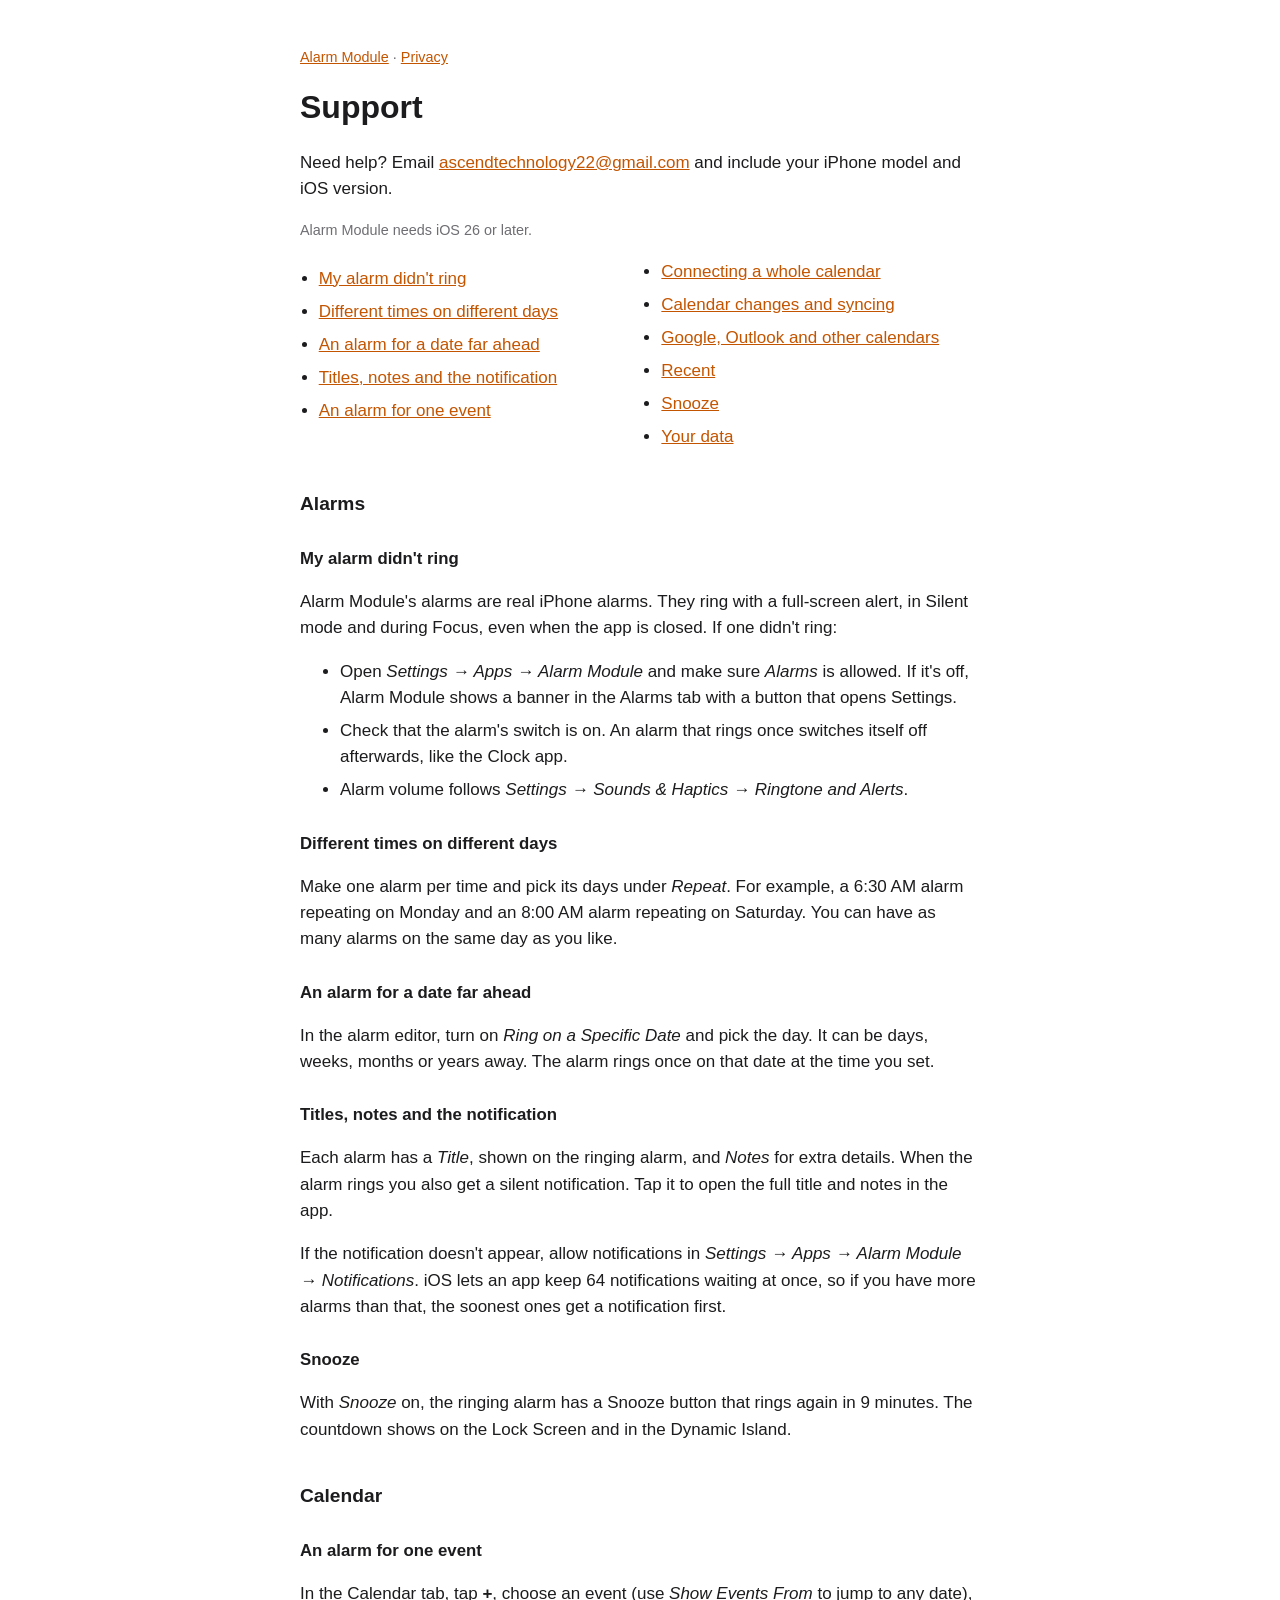
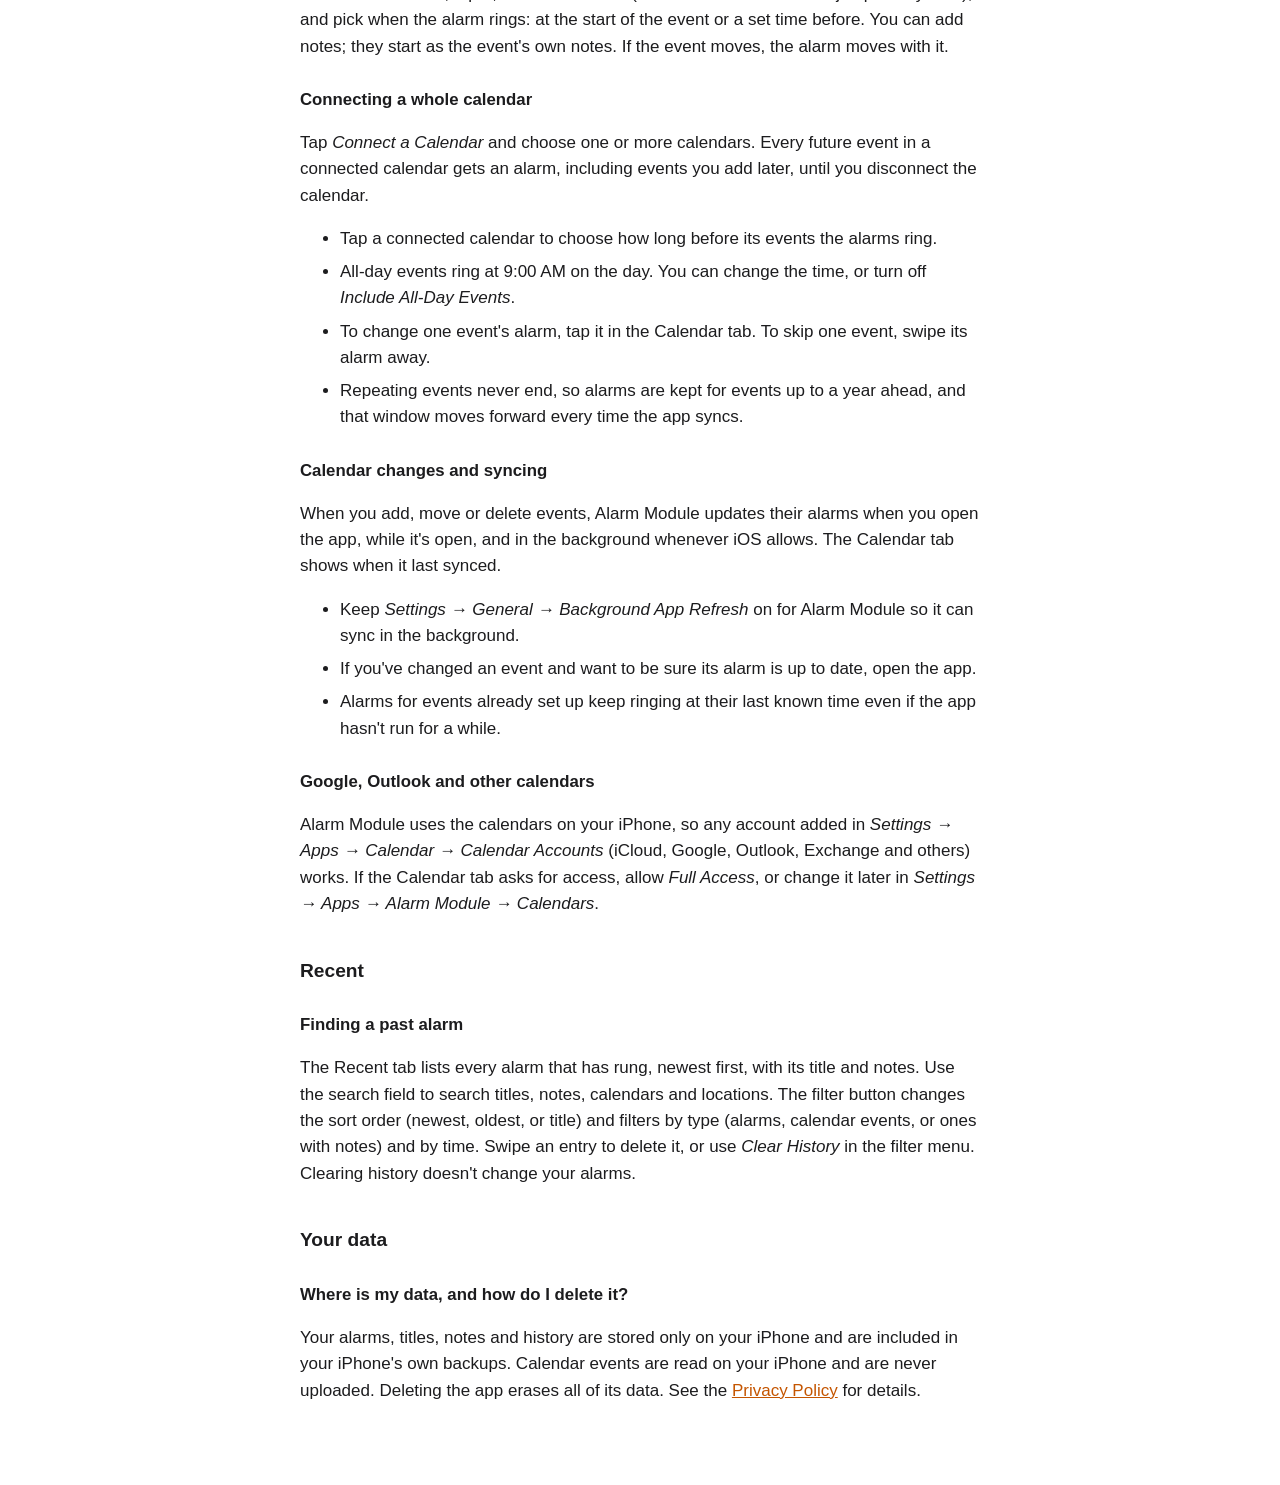
==== support.html @ c6e64a8e "Add Alarm Module home, support and privacy pages" ====
<!doctype html>
<html lang="en">
<head>
<meta charset="utf-8">
<meta name="viewport" content="width=device-width, initial-scale=1">
<title>Alarm Module Support</title>
<link rel="stylesheet" href="style.css">
<link rel="icon" href="icon.png">
</head>
<body>
<main>
<p class="nav"><a href="index.html">Alarm Module</a> · <a href="privacy.html">Privacy</a></p>
<h1>Support</h1>
<p>Need help? Email <a href="mailto:ascendtechnology22@gmail.com">ascendtechnology22@gmail.com</a> and include your iPhone model and iOS version.</p>
<p class="muted">Alarm Module needs iOS 26 or later.</p>

<ul class="toc">
  <li><a href="#rings">My alarm didn't ring</a></li>
  <li><a href="#days">Different times on different days</a></li>
  <li><a href="#date">An alarm for a date far ahead</a></li>
  <li><a href="#notes">Titles, notes and the notification</a></li>
  <li><a href="#event">An alarm for one event</a></li>
  <li><a href="#calendar">Connecting a whole calendar</a></li>
  <li><a href="#sync">Calendar changes and syncing</a></li>
  <li><a href="#other-calendars">Google, Outlook and other calendars</a></li>
  <li><a href="#recent">Recent</a></li>
  <li><a href="#snooze">Snooze</a></li>
  <li><a href="#data">Your data</a></li>
</ul>

<h2>Alarms</h2>

<h3 id="rings">My alarm didn't ring</h3>
<p>Alarm Module's alarms are real iPhone alarms. They ring with a full-screen alert, in Silent mode and during
Focus, even when the app is closed. If one didn't ring:</p>
<ul>
  <li>Open <em>Settings → Apps → Alarm Module</em> and make sure <em>Alarms</em> is allowed. If it's off,
    Alarm Module shows a banner in the Alarms tab with a button that opens Settings.</li>
  <li>Check that the alarm's switch is on. An alarm that rings once switches itself off afterwards, like the Clock app.</li>
  <li>Alarm volume follows <em>Settings → Sounds &amp; Haptics → Ringtone and Alerts</em>.</li>
</ul>

<h3 id="days">Different times on different days</h3>
<p>Make one alarm per time and pick its days under <em>Repeat</em>. For example, a 6:30 AM alarm repeating on
Monday and an 8:00 AM alarm repeating on Saturday. You can have as many alarms on the same day as you like.</p>

<h3 id="date">An alarm for a date far ahead</h3>
<p>In the alarm editor, turn on <em>Ring on a Specific Date</em> and pick the day. It can be days, weeks, months
or years away. The alarm rings once on that date at the time you set.</p>

<h3 id="notes">Titles, notes and the notification</h3>
<p>Each alarm has a <em>Title</em>, shown on the ringing alarm, and <em>Notes</em> for extra details. When the
alarm rings you also get a silent notification. Tap it to open the full title and notes in the app.</p>
<p>If the notification doesn't appear, allow notifications in <em>Settings → Apps → Alarm Module → Notifications</em>.
iOS lets an app keep 64 notifications waiting at once, so if you have more alarms than that, the soonest ones get a
notification first.</p>

<h3 id="snooze">Snooze</h3>
<p>With <em>Snooze</em> on, the ringing alarm has a Snooze button that rings again in 9 minutes. The countdown shows
on the Lock Screen and in the Dynamic Island.</p>

<h2>Calendar</h2>

<h3 id="event">An alarm for one event</h3>
<p>In the Calendar tab, tap <strong>+</strong>, choose an event (use <em>Show Events From</em> to jump to any date),
and pick when the alarm rings: at the start of the event or a set time before. You can add notes; they start as
the event's own notes. If the event moves, the alarm moves with it.</p>

<h3 id="calendar">Connecting a whole calendar</h3>
<p>Tap <em>Connect a Calendar</em> and choose one or more calendars. Every future event in a connected calendar gets
an alarm, including events you add later, until you disconnect the calendar.</p>
<ul>
  <li>Tap a connected calendar to choose how long before its events the alarms ring.</li>
  <li>All-day events ring at 9:00 AM on the day. You can change the time, or turn off <em>Include All-Day Events</em>.</li>
  <li>To change one event's alarm, tap it in the Calendar tab. To skip one event, swipe its alarm away.</li>
  <li>Repeating events never end, so alarms are kept for events up to a year ahead, and that window moves forward every time the app syncs.</li>
</ul>

<h3 id="sync">Calendar changes and syncing</h3>
<p>When you add, move or delete events, Alarm Module updates their alarms when you open the app, while it's open,
and in the background whenever iOS allows. The Calendar tab shows when it last synced.</p>
<ul>
  <li>Keep <em>Settings → General → Background App Refresh</em> on for Alarm Module so it can sync in the background.</li>
  <li>If you've changed an event and want to be sure its alarm is up to date, open the app.</li>
  <li>Alarms for events already set up keep ringing at their last known time even if the app hasn't run for a while.</li>
</ul>

<h3 id="other-calendars">Google, Outlook and other calendars</h3>
<p>Alarm Module uses the calendars on your iPhone, so any account added in <em>Settings → Apps → Calendar → Calendar
Accounts</em> (iCloud, Google, Outlook, Exchange and others) works. If the Calendar tab asks for access, allow
<em>Full Access</em>, or change it later in <em>Settings → Apps → Alarm Module → Calendars</em>.</p>

<h2>Recent</h2>
<h3 id="recent">Finding a past alarm</h3>
<p>The Recent tab lists every alarm that has rung, newest first, with its title and notes. Use the search field to
search titles, notes, calendars and locations. The filter button changes the sort order (newest, oldest, or title)
and filters by type (alarms, calendar events, or ones with notes) and by time. Swipe an entry to delete it, or use
<em>Clear History</em> in the filter menu. Clearing history doesn't change your alarms.</p>

<h2>Your data</h2>
<h3 id="data">Where is my data, and how do I delete it?</h3>
<p>Your alarms, titles, notes and history are stored only on your iPhone and are included in your iPhone's own
backups. Calendar events are read on your iPhone and are never uploaded. Deleting the app erases all of its data.
See the <a href="privacy.html">Privacy Policy</a> for details.</p>
</main>
</body>
</html>
---- style.css ----
:root {
  color-scheme: light dark;
  --text: #1c1c1e;
  --muted: #6e6e73;
  --bg: #ffffff;
  --panel: #f2f2f7;
  --accent: #c45500;
}
@media (prefers-color-scheme: dark) {
  :root {
    --text: #f2f2f7;
    --muted: #a1a1a6;
    --bg: #000000;
    --panel: #1c1c1e;
    --accent: #ff9f0a;
  }
}
body {
  margin: 0;
  background: var(--bg);
  color: var(--text);
  font: 17px/1.55 -apple-system, BlinkMacSystemFont, "Segoe UI", Roboto, sans-serif;
}
main {
  max-width: 680px;
  margin: 0 auto;
  padding: 32px 16px 64px;
}
h1 { font-size: 2rem; margin: 0.2em 0; }
h2 { font-size: 1.2rem; margin-top: 2em; }
h3 { font-size: 1.05rem; margin: 1.6em 0 0.3em; }
a { color: var(--accent); }
.nav, .muted { color: var(--muted); font-size: 0.9rem; }
.lead { font-size: 1.2rem; color: var(--muted); }
.icon { width: 96px; height: 96px; border-radius: 22px; display: block; margin-bottom: 12px; }
.callout {
  background: var(--panel);
  border-radius: 12px;
  padding: 14px 16px;
  margin: 20px 0;
}
.toc { columns: 2; column-gap: 24px; padding-left: 1.1em; }
@media (max-width: 520px) { .toc { columns: 1; } }
li { margin: 0.4em 0; }
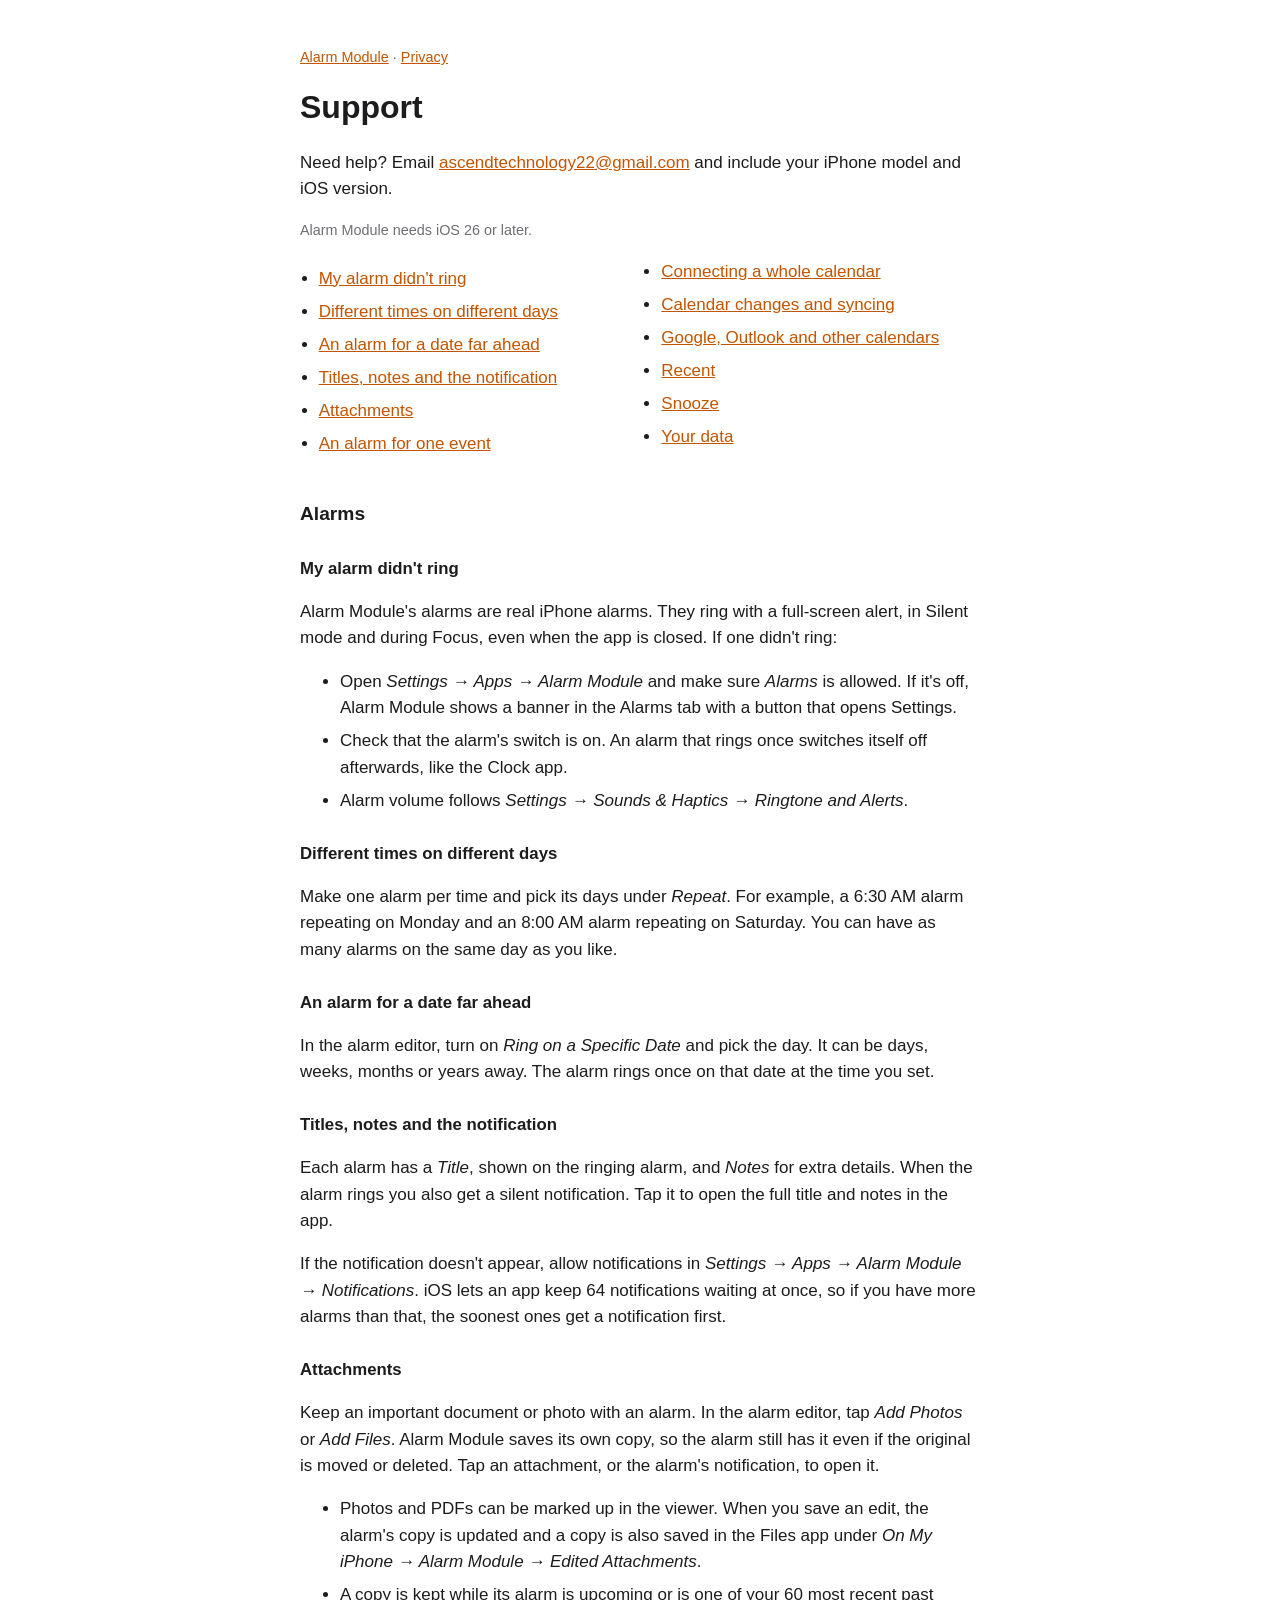
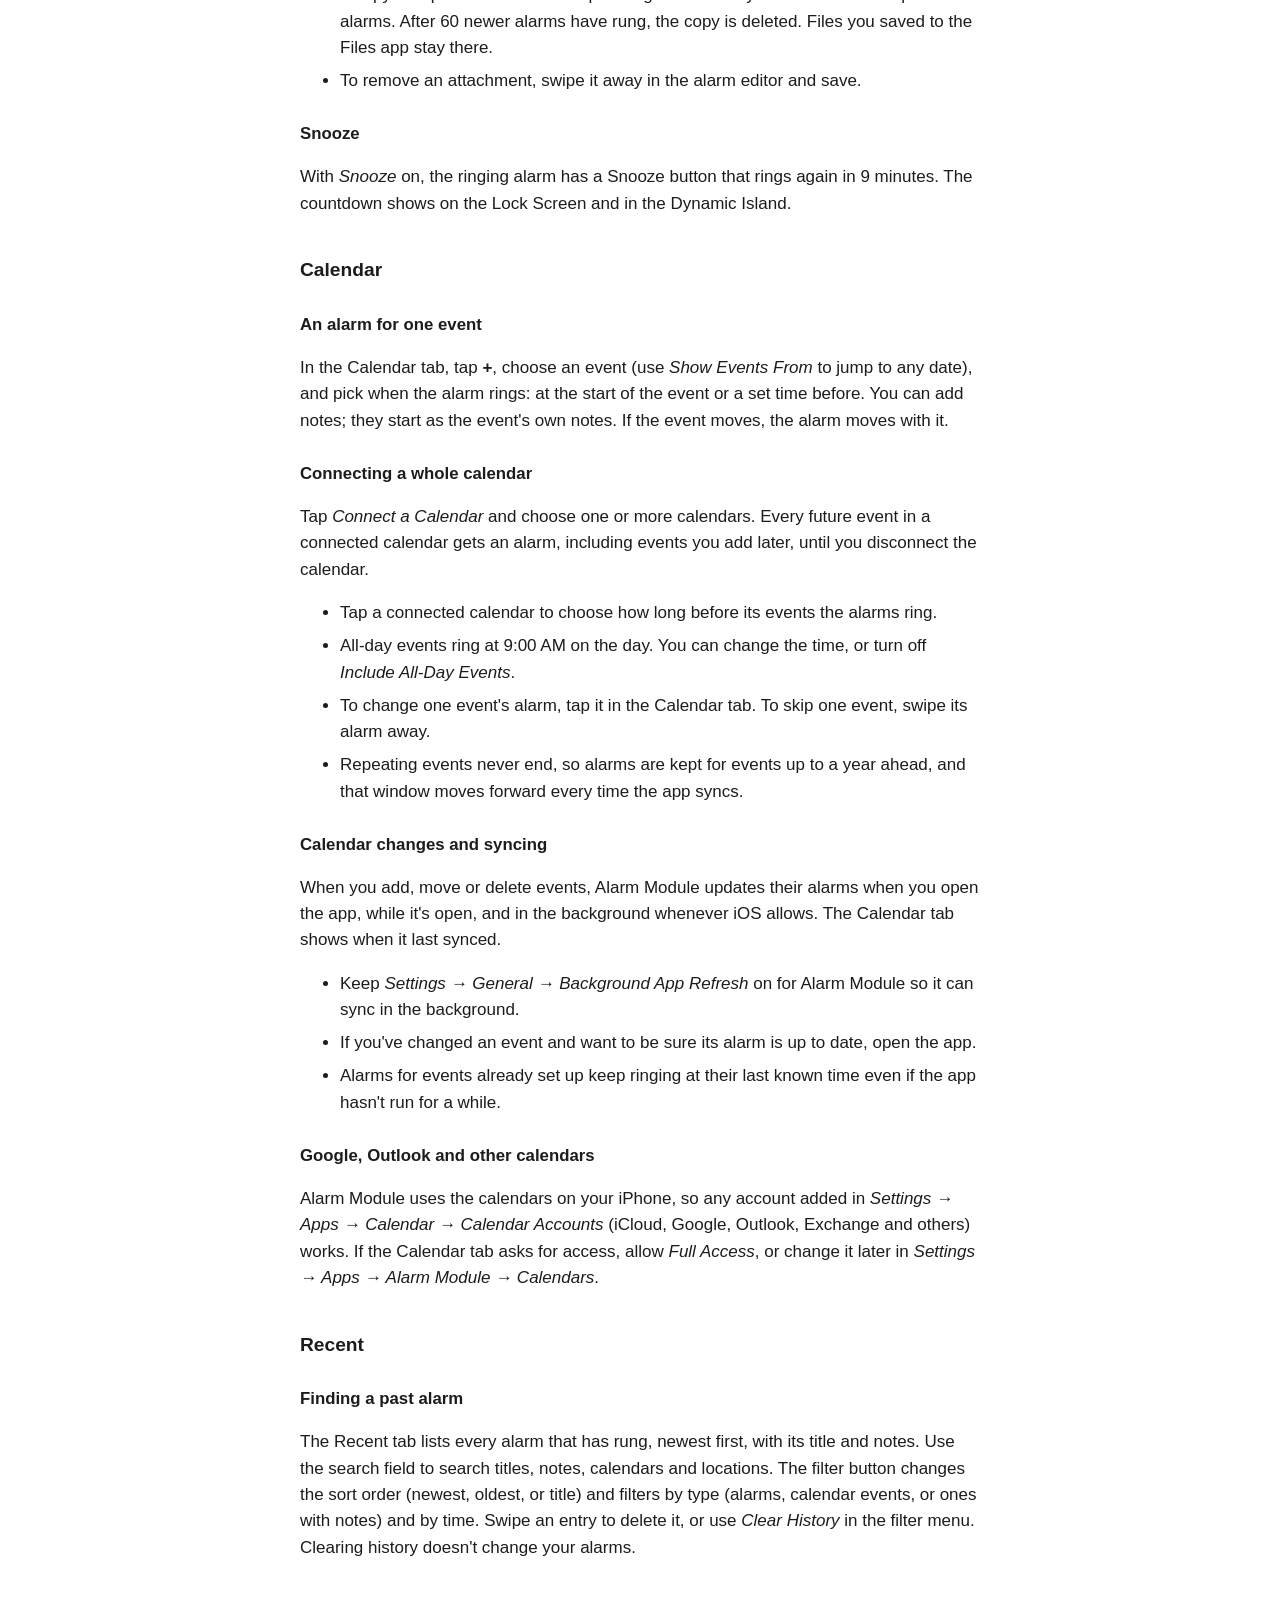
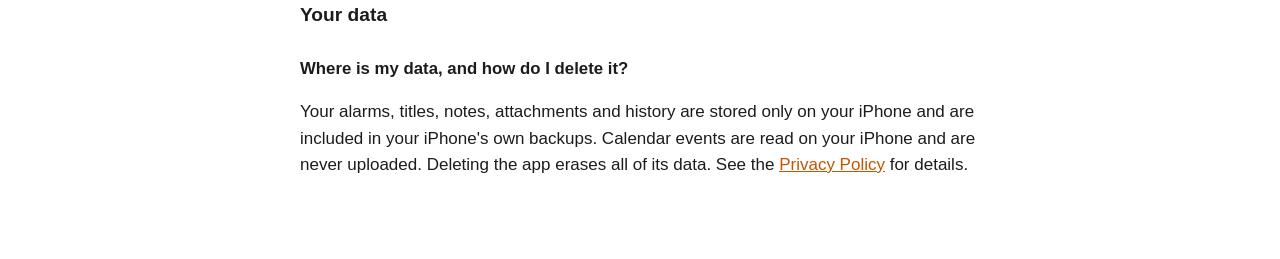
==== commit 514d979a: "Cover attachments in the support and privacy pages" ====
--- a/support.html
+++ b/support.html
@@ -19,6 +19,7 @@
   <li><a href="#days">Different times on different days</a></li>
   <li><a href="#date">An alarm for a date far ahead</a></li>
   <li><a href="#notes">Titles, notes and the notification</a></li>
+  <li><a href="#attachments">Attachments</a></li>
   <li><a href="#event">An alarm for one event</a></li>
   <li><a href="#calendar">Connecting a whole calendar</a></li>
   <li><a href="#sync">Calendar changes and syncing</a></li>
@@ -54,6 +55,18 @@
 <p>If the notification doesn't appear, allow notifications in <em>Settings → Apps → Alarm Module → Notifications</em>.
 iOS lets an app keep 64 notifications waiting at once, so if you have more alarms than that, the soonest ones get a
 notification first.</p>
+
+<h3 id="attachments">Attachments</h3>
+<p>Keep an important document or photo with an alarm. In the alarm editor, tap <em>Add Photos</em> or
+<em>Add Files</em>. Alarm Module saves its own copy, so the alarm still has it even if the original is moved or
+deleted. Tap an attachment, or the alarm's notification, to open it.</p>
+<ul>
+  <li>Photos and PDFs can be marked up in the viewer. When you save an edit, the alarm's copy is updated and a copy
+    is also saved in the Files app under <em>On My iPhone → Alarm Module → Edited Attachments</em>.</li>
+  <li>A copy is kept while its alarm is upcoming or is one of your 60 most recent past alarms. After 60 newer alarms
+    have rung, the copy is deleted. Files you saved to the Files app stay there.</li>
+  <li>To remove an attachment, swipe it away in the alarm editor and save.</li>
+</ul>
 
 <h3 id="snooze">Snooze</h3>
 <p>With <em>Snooze</em> on, the ringing alarm has a Snooze button that rings again in 9 minutes. The countdown shows
@@ -99,7 +112,7 @@
 
 <h2>Your data</h2>
 <h3 id="data">Where is my data, and how do I delete it?</h3>
-<p>Your alarms, titles, notes and history are stored only on your iPhone and are included in your iPhone's own
+<p>Your alarms, titles, notes, attachments and history are stored only on your iPhone and are included in your iPhone's own
 backups. Calendar events are read on your iPhone and are never uploaded. Deleting the app erases all of its data.
 See the <a href="privacy.html">Privacy Policy</a> for details.</p>
 </main>
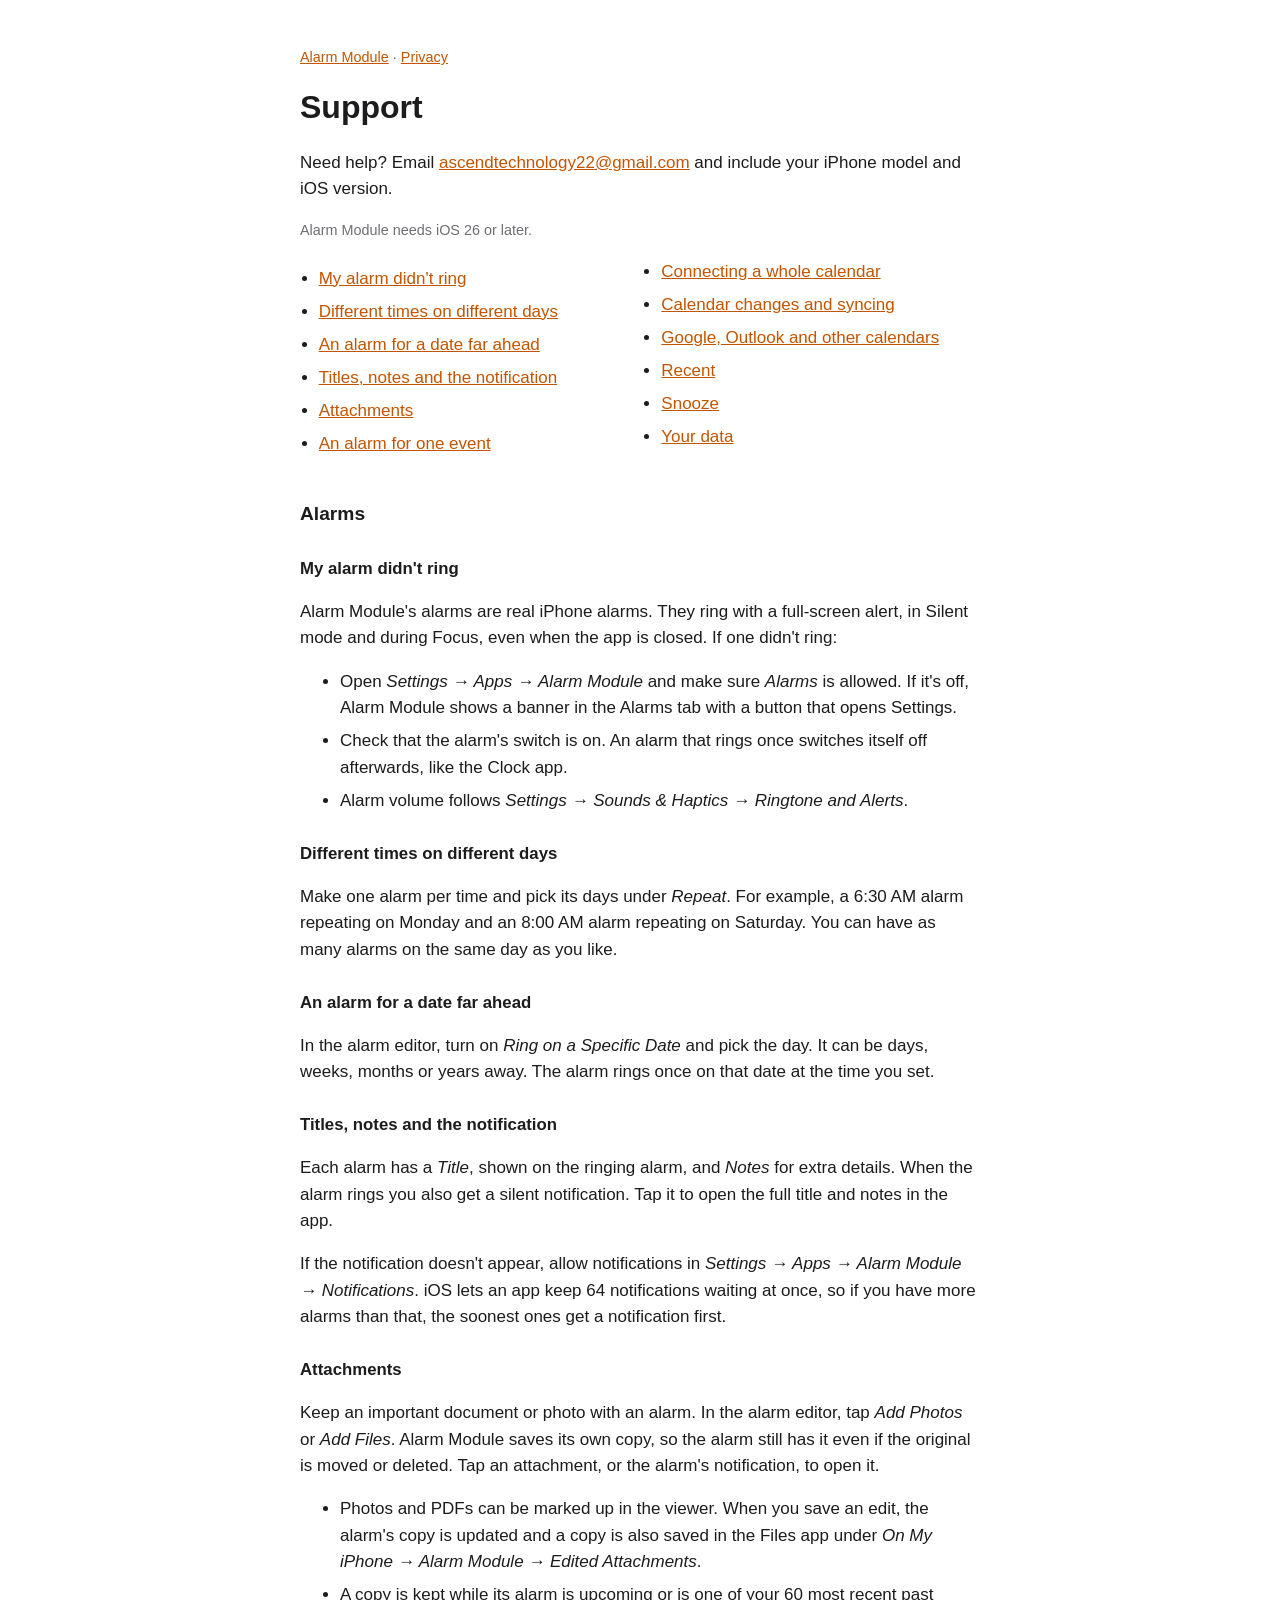
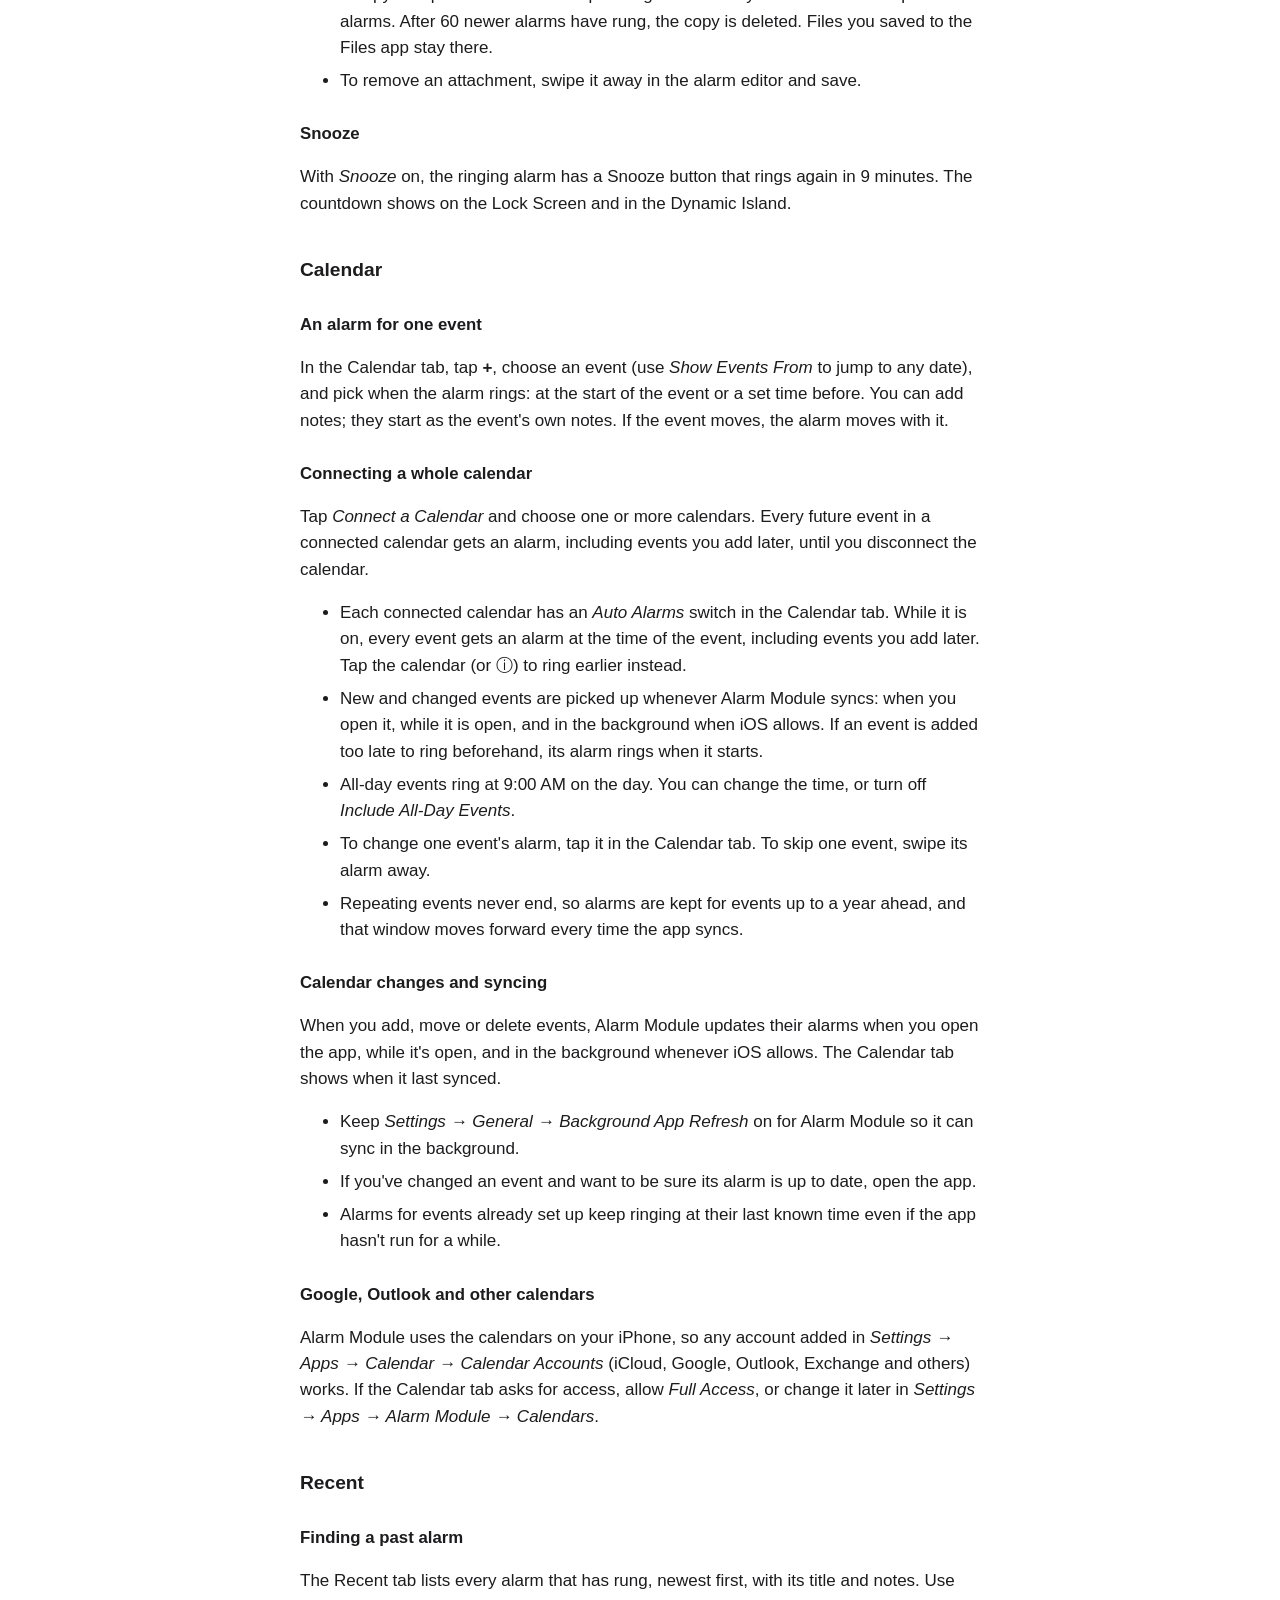
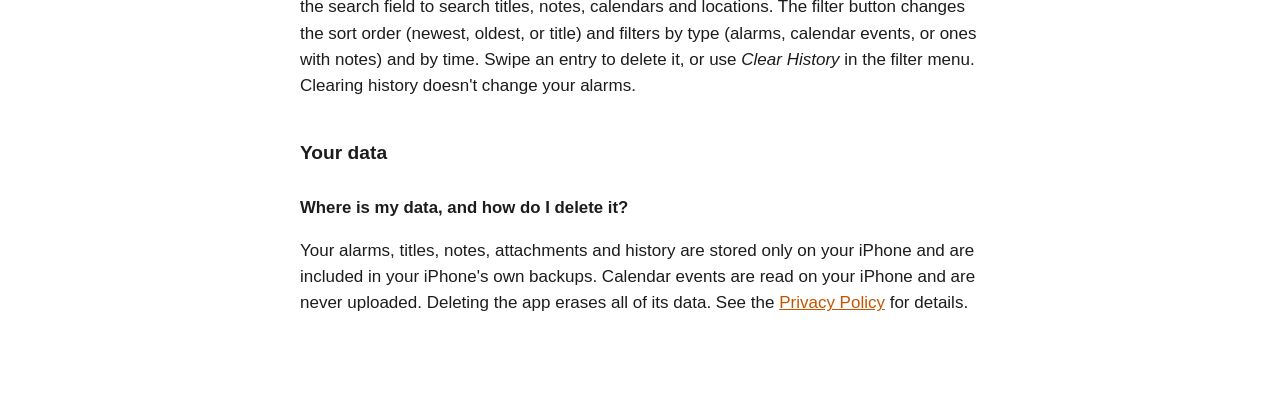
==== commit c2ebca9e: "Describe the Auto Alarms switch" ====
--- a/support.html
+++ b/support.html
@@ -83,7 +83,8 @@
 <p>Tap <em>Connect a Calendar</em> and choose one or more calendars. Every future event in a connected calendar gets
 an alarm, including events you add later, until you disconnect the calendar.</p>
 <ul>
-  <li>Tap a connected calendar to choose how long before its events the alarms ring.</li>
+  <li>Each connected calendar has an <em>Auto Alarms</em> switch in the Calendar tab. While it is on, every event gets an alarm at the time of the event, including events you add later. Tap the calendar (or ⓘ) to ring earlier instead.</li>
+  <li>New and changed events are picked up whenever Alarm Module syncs: when you open it, while it is open, and in the background when iOS allows. If an event is added too late to ring beforehand, its alarm rings when it starts.</li>
   <li>All-day events ring at 9:00 AM on the day. You can change the time, or turn off <em>Include All-Day Events</em>.</li>
   <li>To change one event's alarm, tap it in the Calendar tab. To skip one event, swipe its alarm away.</li>
   <li>Repeating events never end, so alarms are kept for events up to a year ahead, and that window moves forward every time the app syncs.</li>
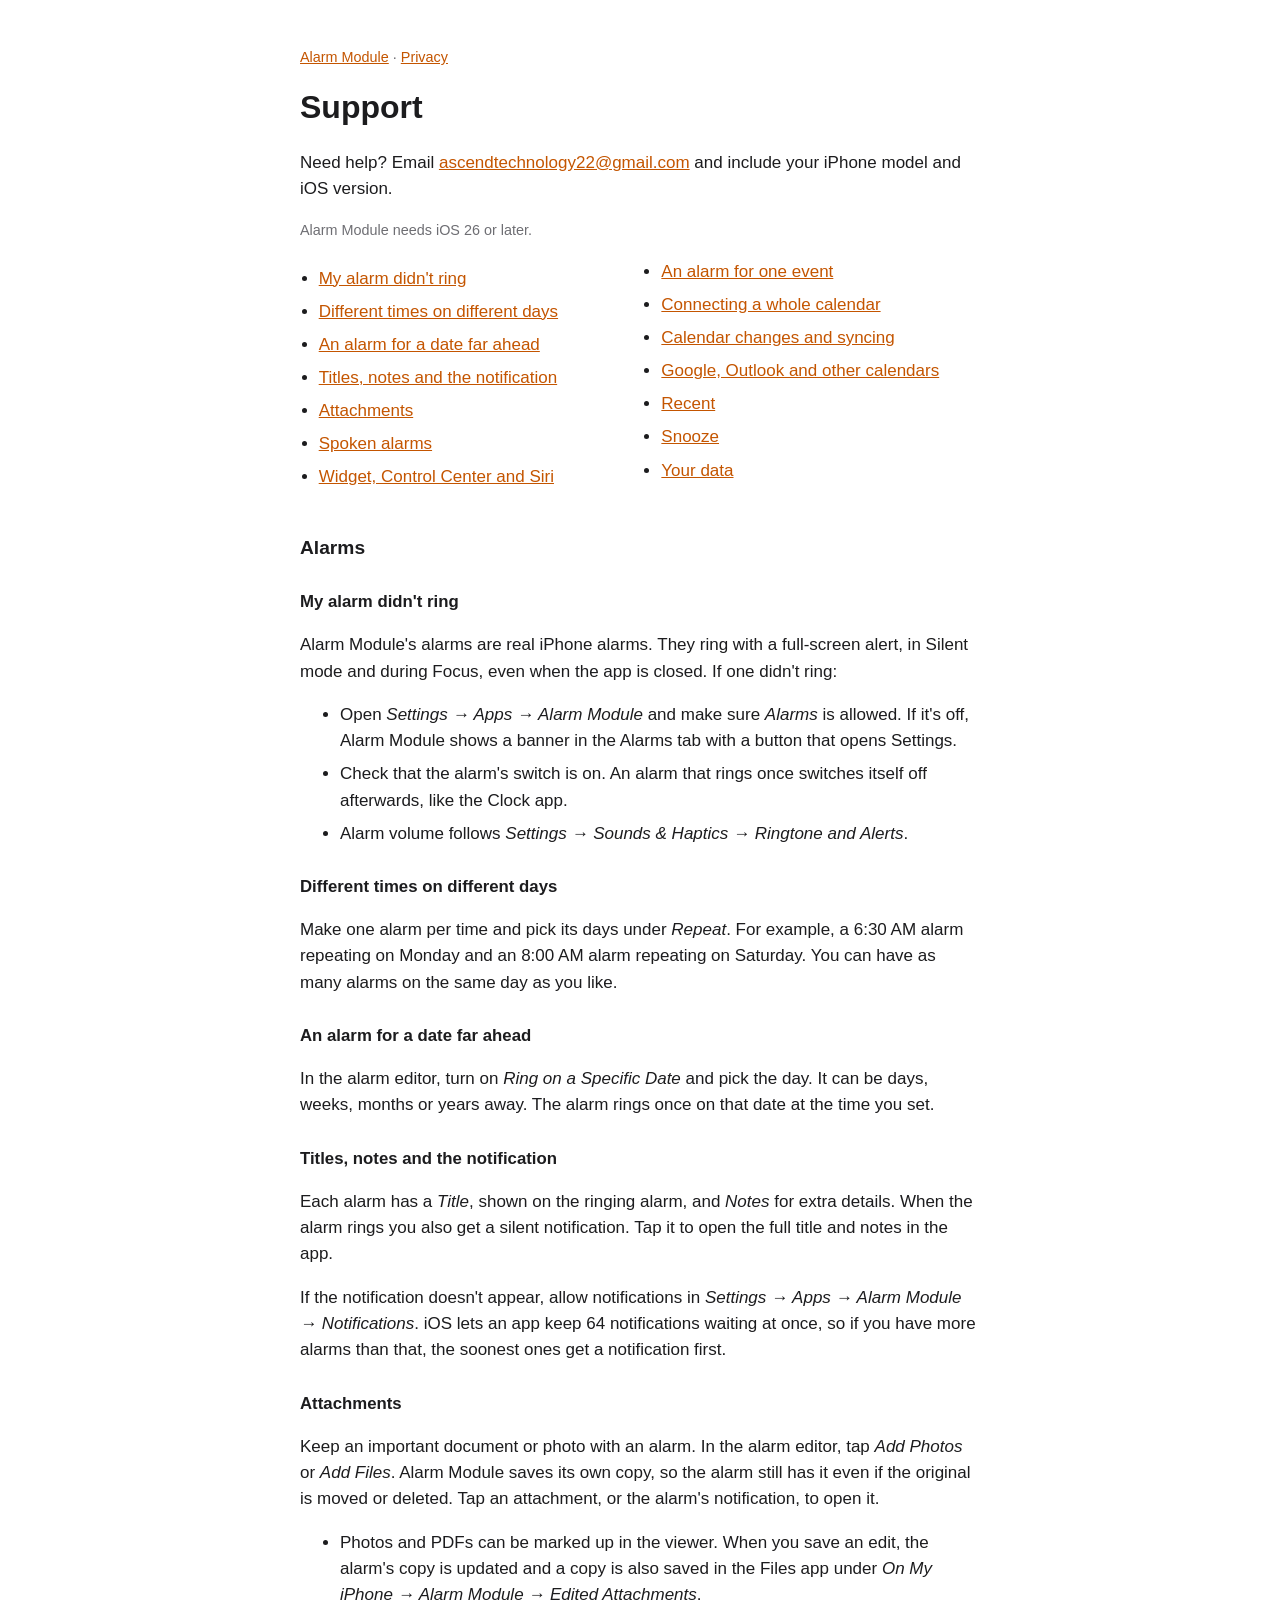
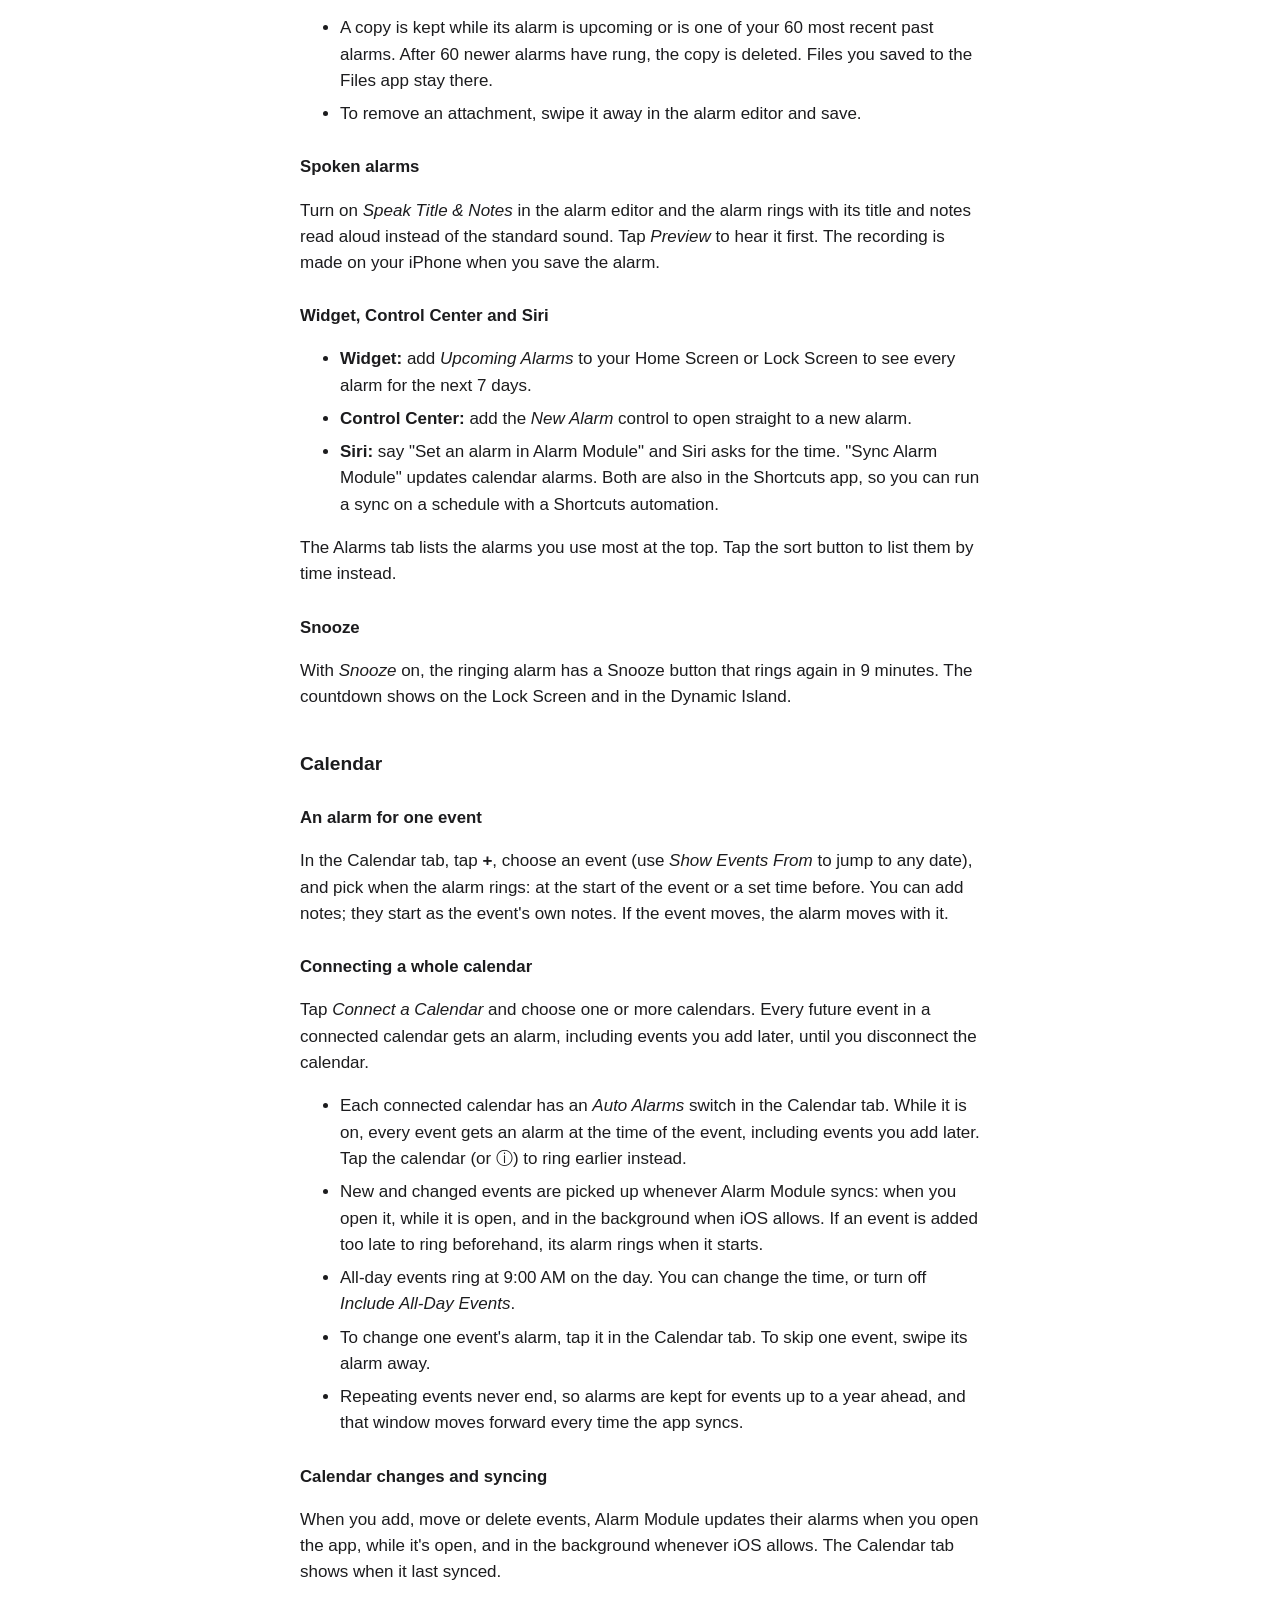
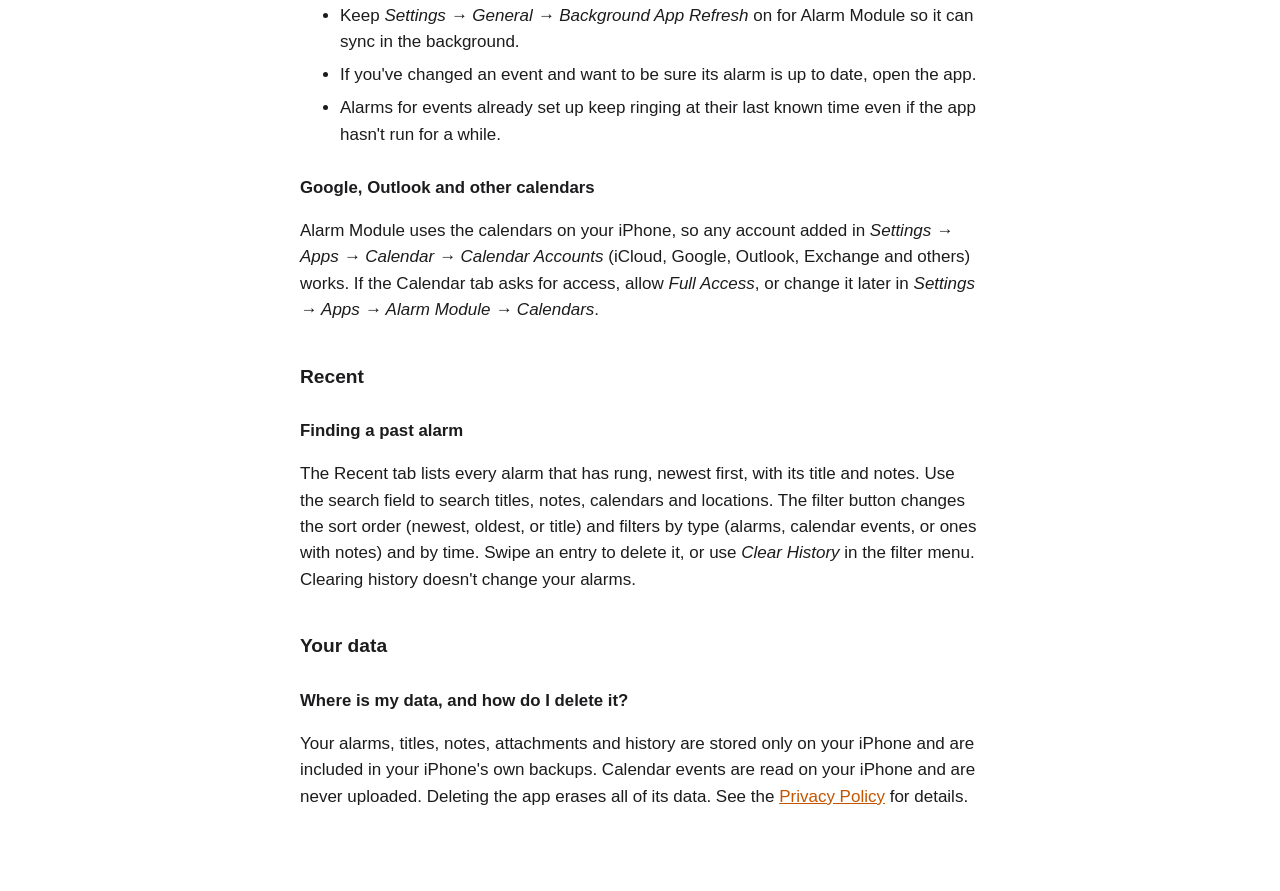
==== commit cb0d3d8b: "Cover spoken alarms, the widget, Control Center and Siri" ====
--- a/support.html
+++ b/support.html
@@ -20,6 +20,8 @@
   <li><a href="#date">An alarm for a date far ahead</a></li>
   <li><a href="#notes">Titles, notes and the notification</a></li>
   <li><a href="#attachments">Attachments</a></li>
+  <li><a href="#spoken">Spoken alarms</a></li>
+  <li><a href="#widget">Widget, Control Center and Siri</a></li>
   <li><a href="#event">An alarm for one event</a></li>
   <li><a href="#calendar">Connecting a whole calendar</a></li>
   <li><a href="#sync">Calendar changes and syncing</a></li>
@@ -67,6 +69,20 @@
     have rung, the copy is deleted. Files you saved to the Files app stay there.</li>
   <li>To remove an attachment, swipe it away in the alarm editor and save.</li>
 </ul>
+
+<h3 id="spoken">Spoken alarms</h3>
+<p>Turn on <em>Speak Title &amp; Notes</em> in the alarm editor and the alarm rings with its title and notes read aloud
+instead of the standard sound. Tap <em>Preview</em> to hear it first. The recording is made on your iPhone when you
+save the alarm.</p>
+
+<h3 id="widget">Widget, Control Center and Siri</h3>
+<ul>
+  <li><strong>Widget:</strong> add <em>Upcoming Alarms</em> to your Home Screen or Lock Screen to see every alarm for the next 7 days.</li>
+  <li><strong>Control Center:</strong> add the <em>New Alarm</em> control to open straight to a new alarm.</li>
+  <li><strong>Siri:</strong> say "Set an alarm in Alarm Module" and Siri asks for the time. "Sync Alarm Module" updates calendar alarms.
+    Both are also in the Shortcuts app, so you can run a sync on a schedule with a Shortcuts automation.</li>
+</ul>
+<p>The Alarms tab lists the alarms you use most at the top. Tap the sort button to list them by time instead.</p>
 
 <h3 id="snooze">Snooze</h3>
 <p>With <em>Snooze</em> on, the ringing alarm has a Snooze button that rings again in 9 minutes. The countdown shows
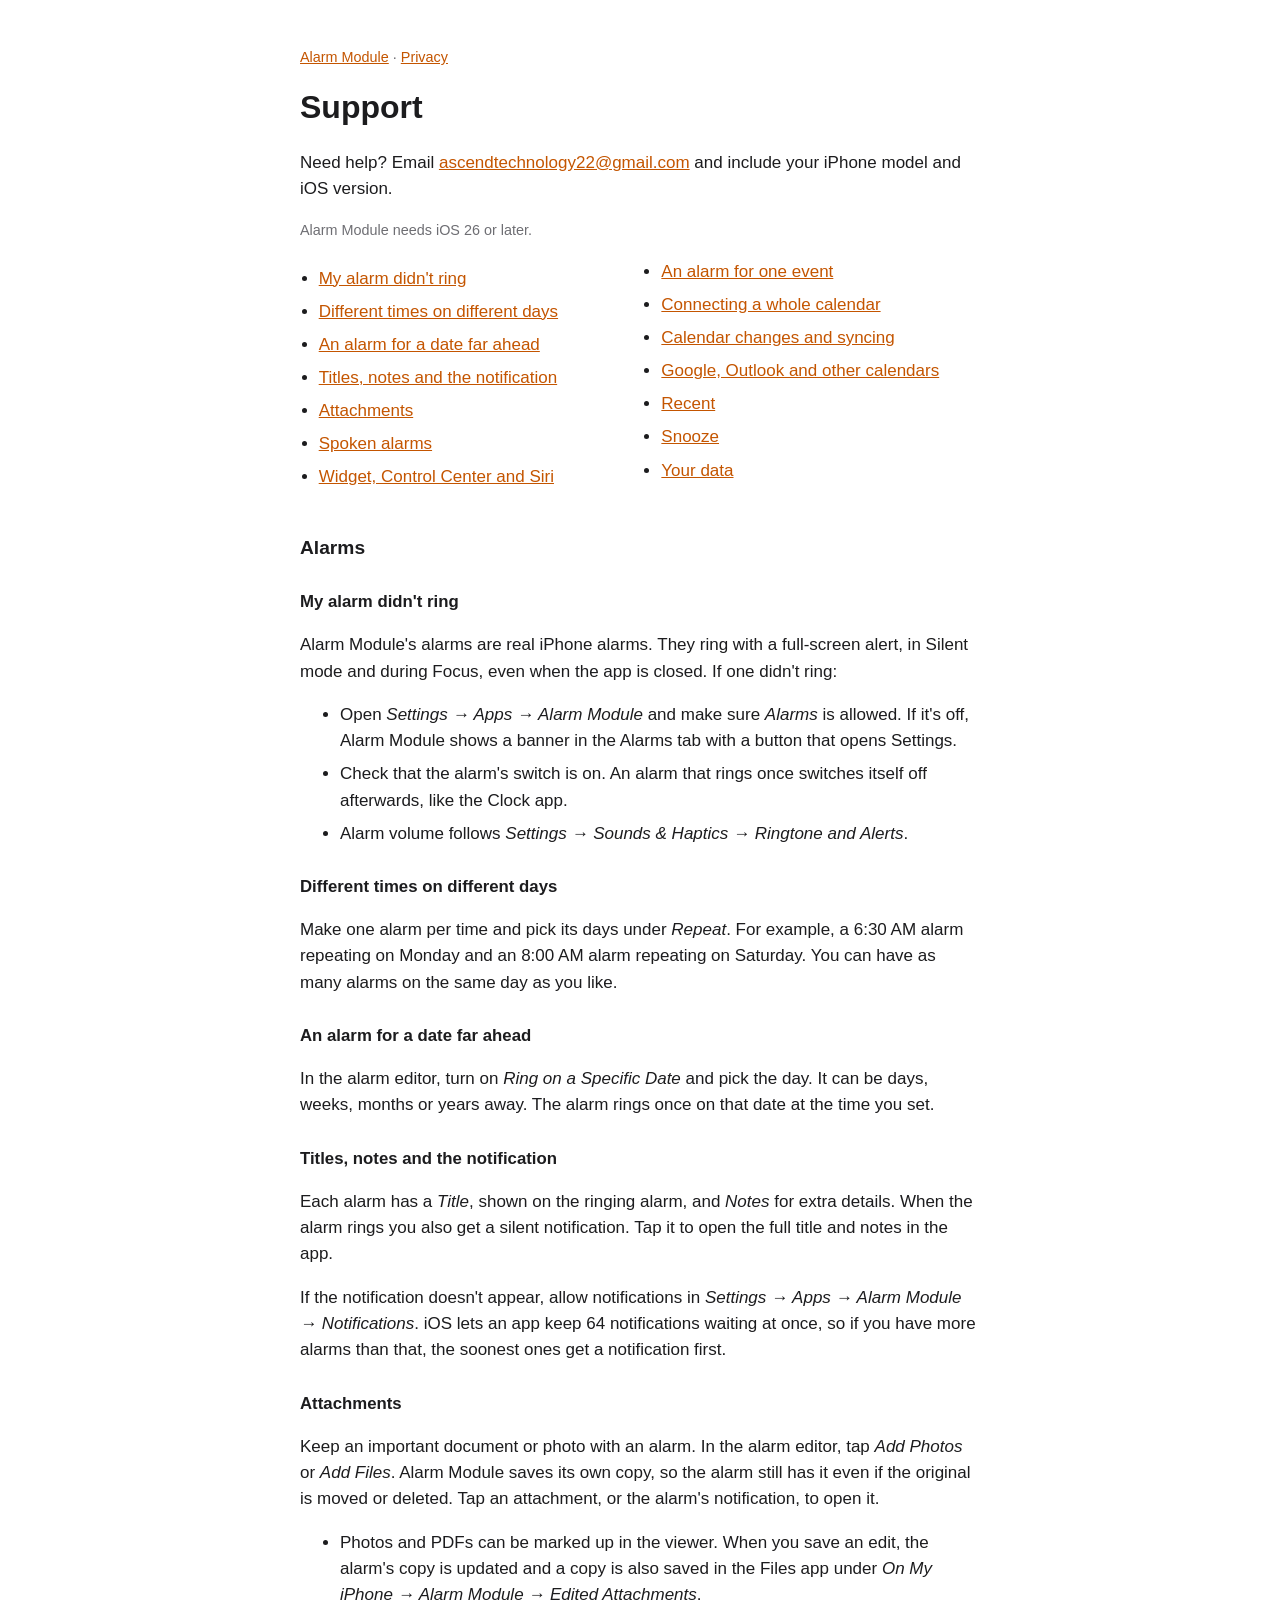
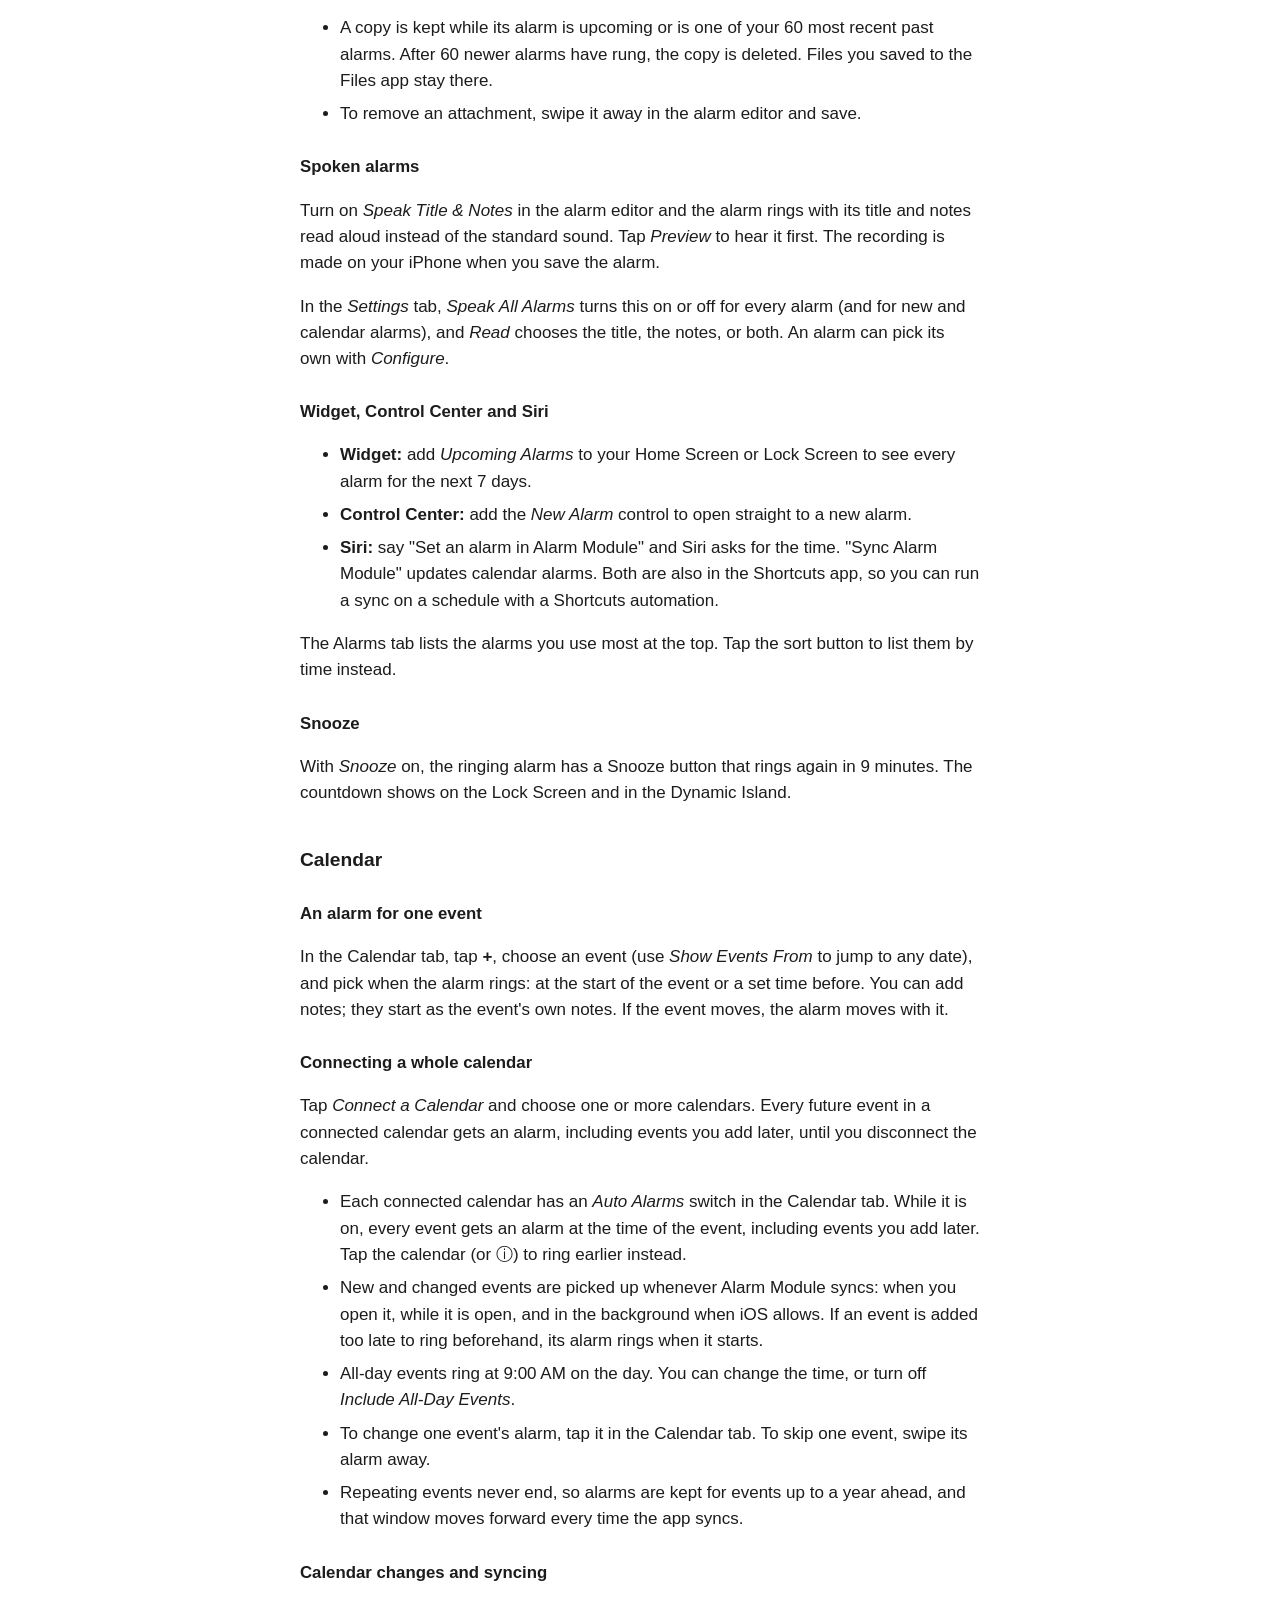
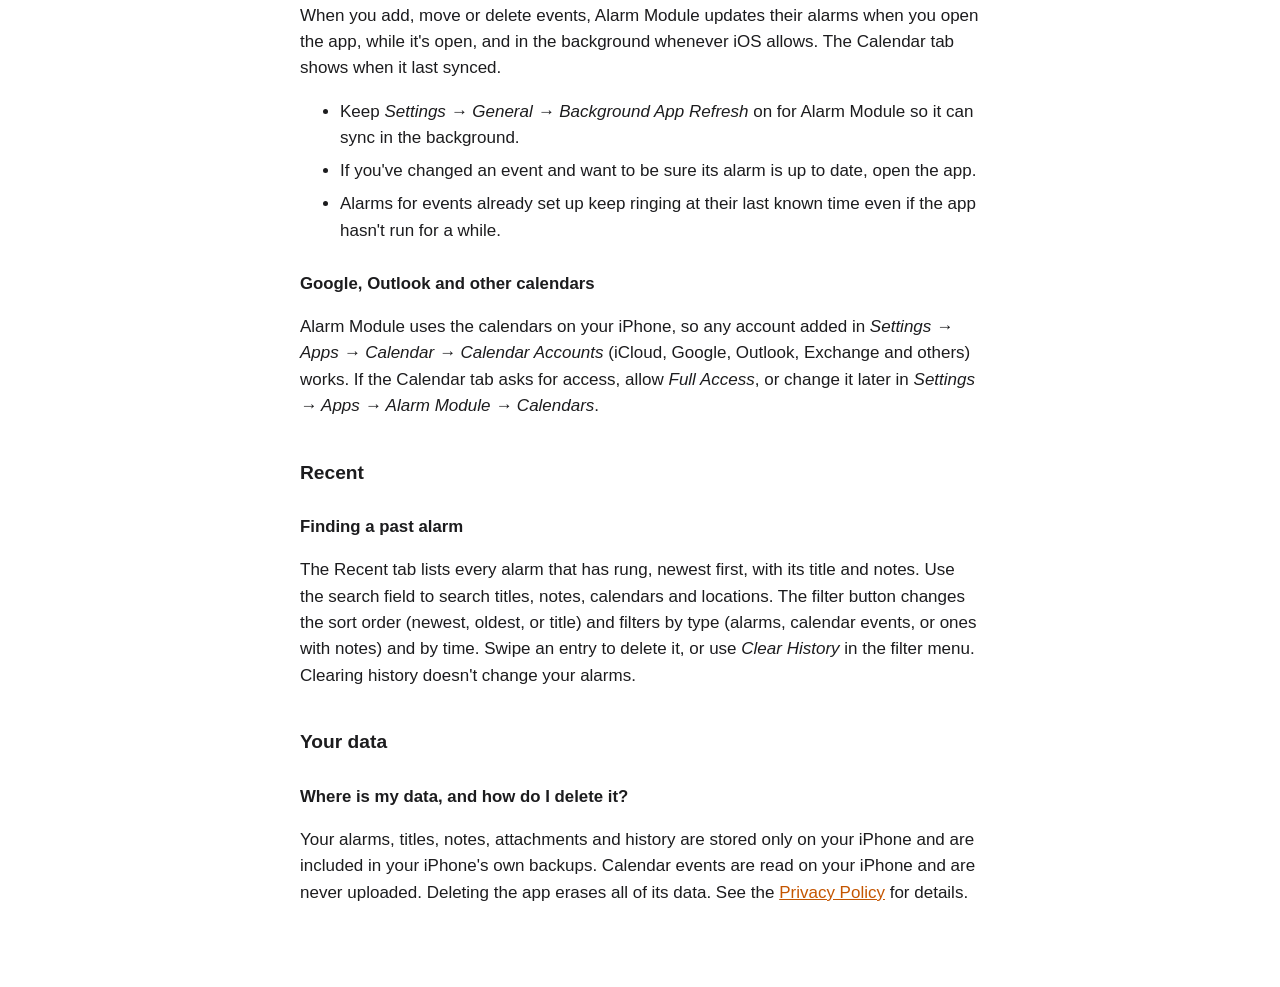
==== commit aab0b48b: "Describe the spoken alarm settings" ====
--- a/support.html
+++ b/support.html
@@ -74,6 +74,7 @@
 <p>Turn on <em>Speak Title &amp; Notes</em> in the alarm editor and the alarm rings with its title and notes read aloud
 instead of the standard sound. Tap <em>Preview</em> to hear it first. The recording is made on your iPhone when you
 save the alarm.</p>
+<p>In the <em>Settings</em> tab, <em>Speak All Alarms</em> turns this on or off for every alarm (and for new and calendar alarms), and <em>Read</em> chooses the title, the notes, or both. An alarm can pick its own with <em>Configure</em>.</p>
 
 <h3 id="widget">Widget, Control Center and Siri</h3>
 <ul>
